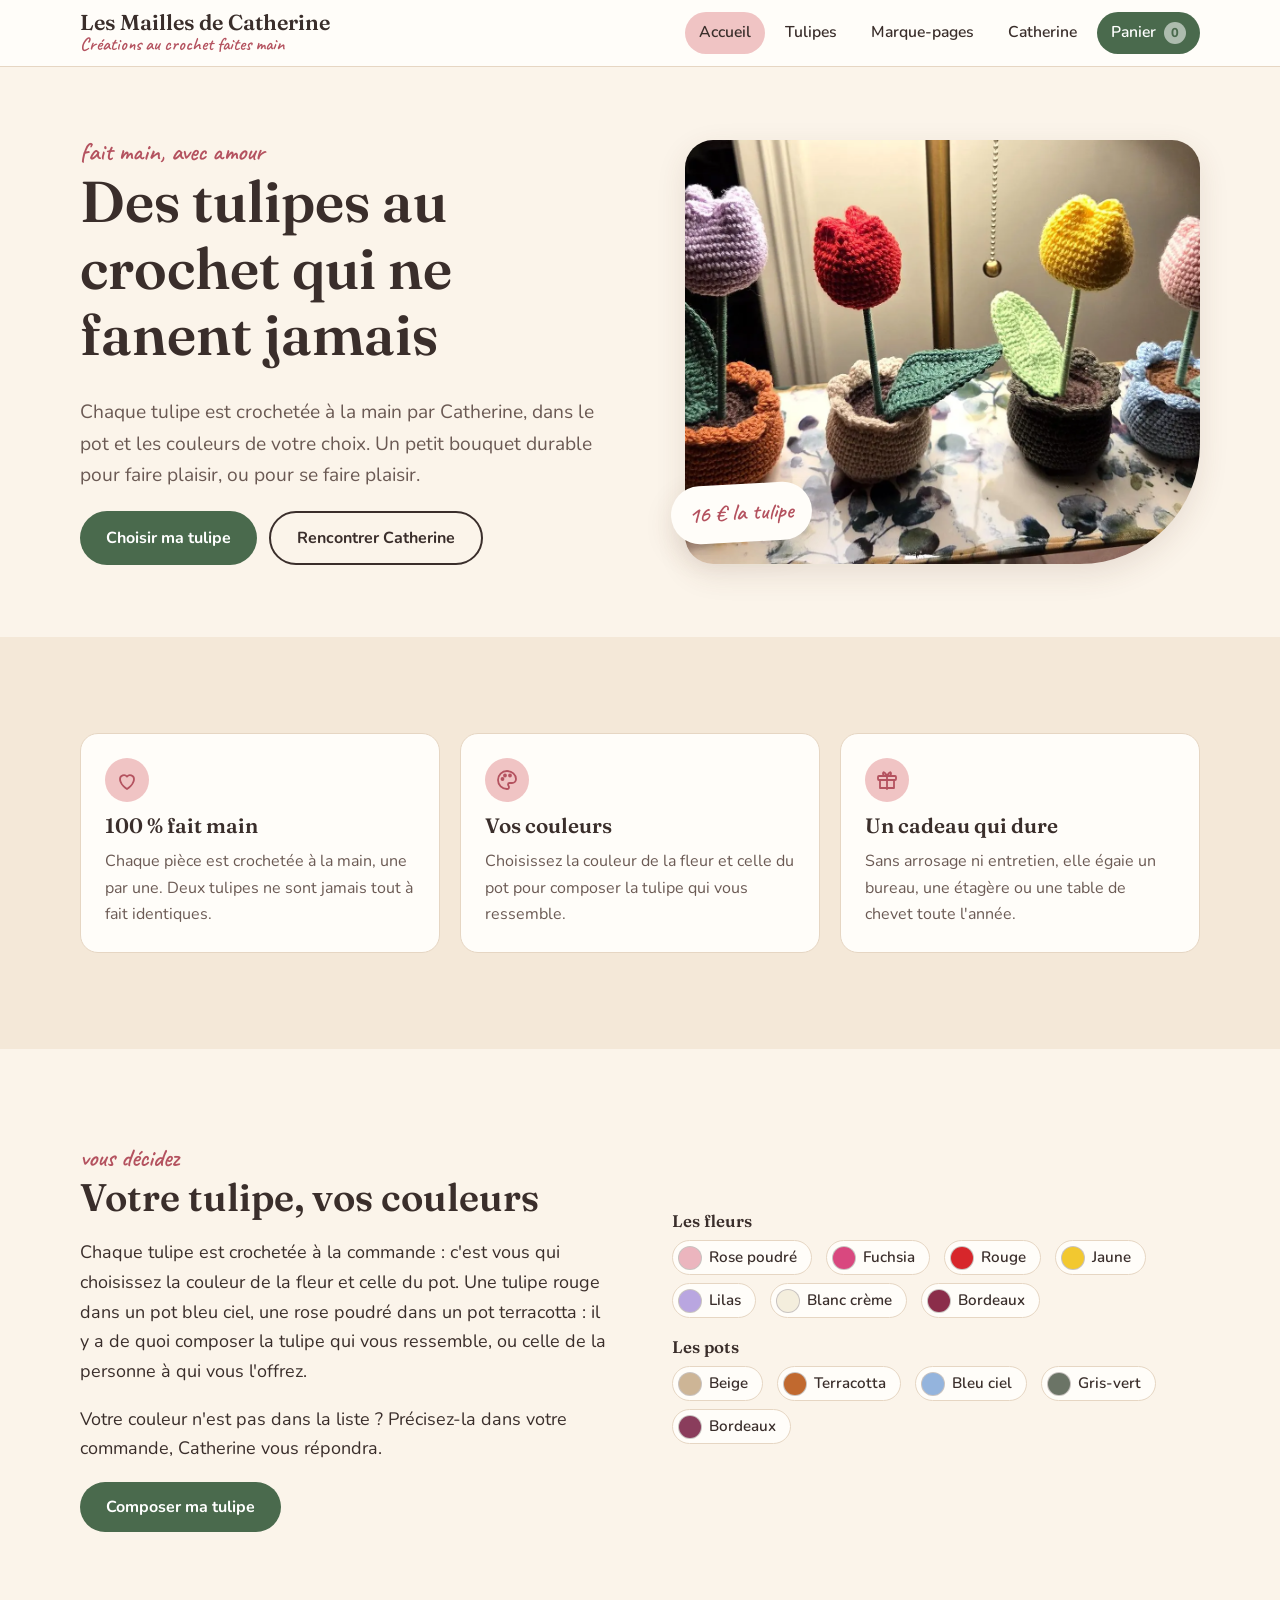
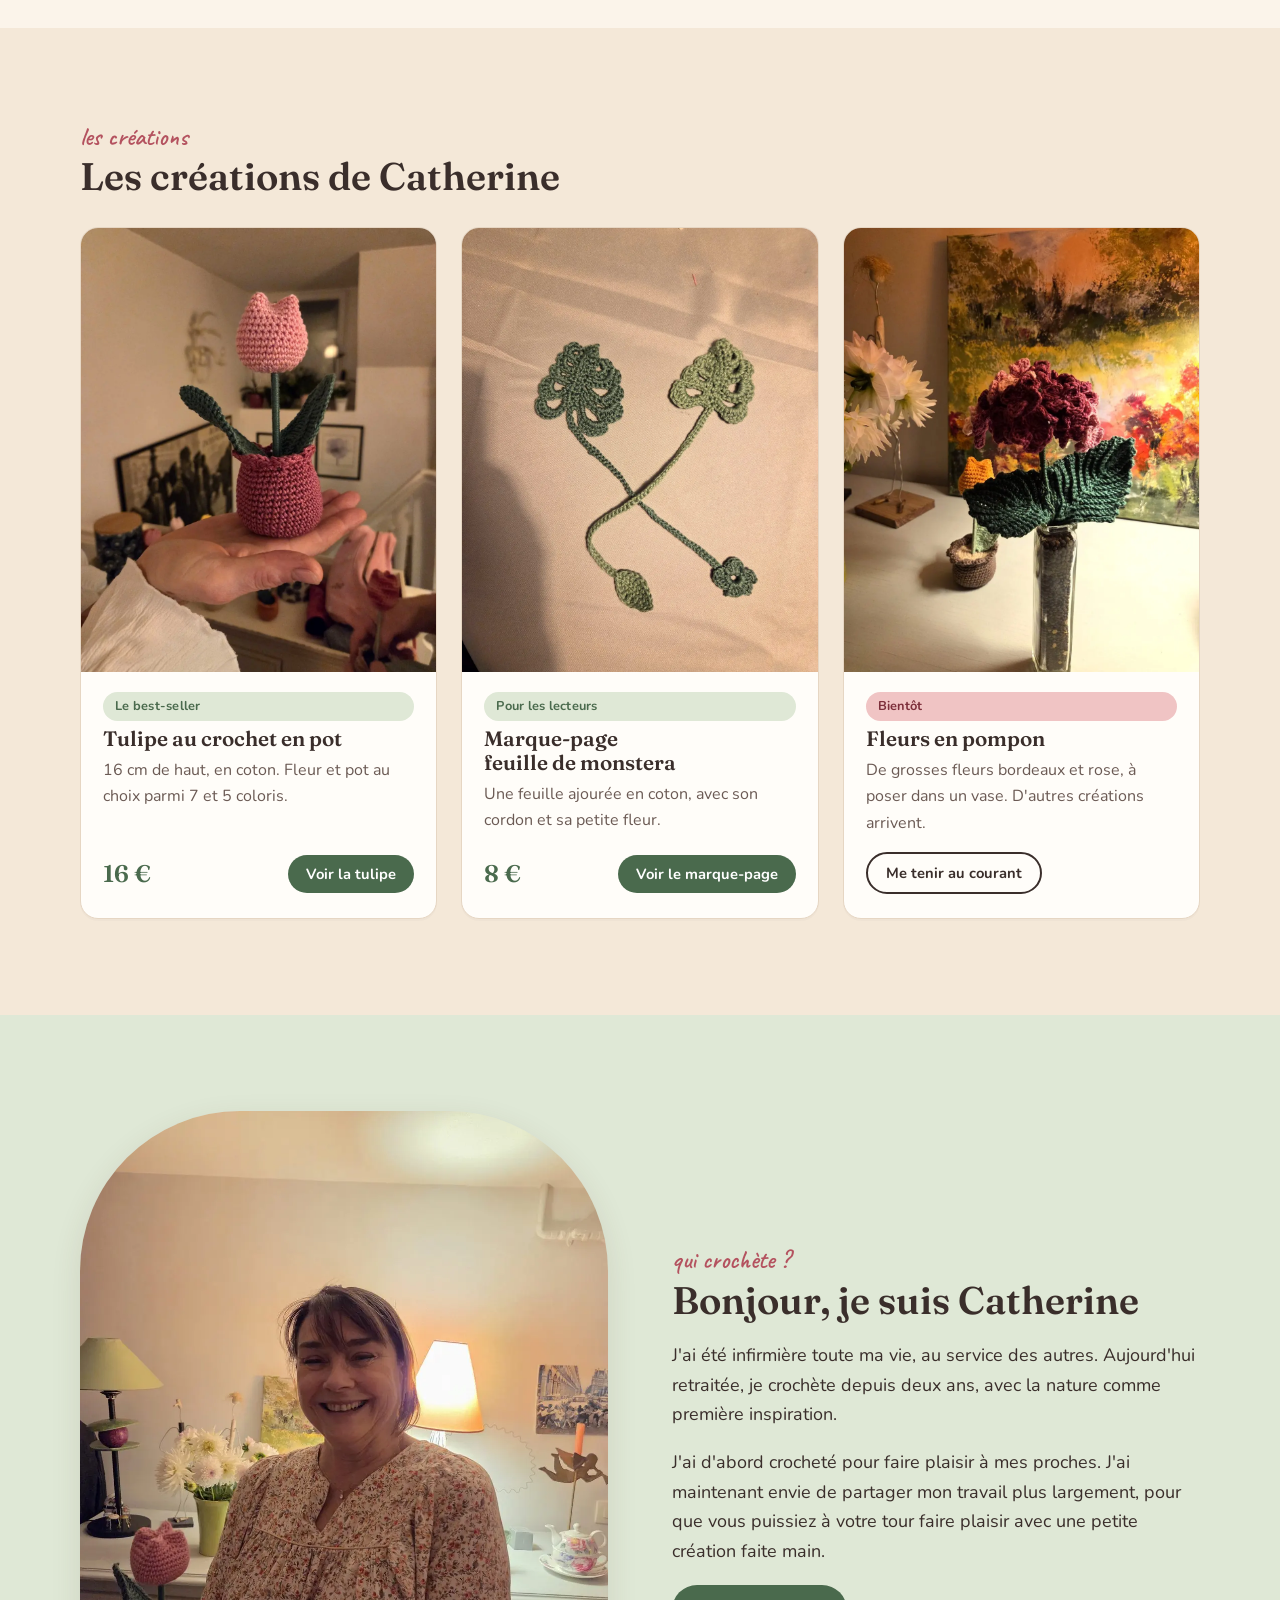
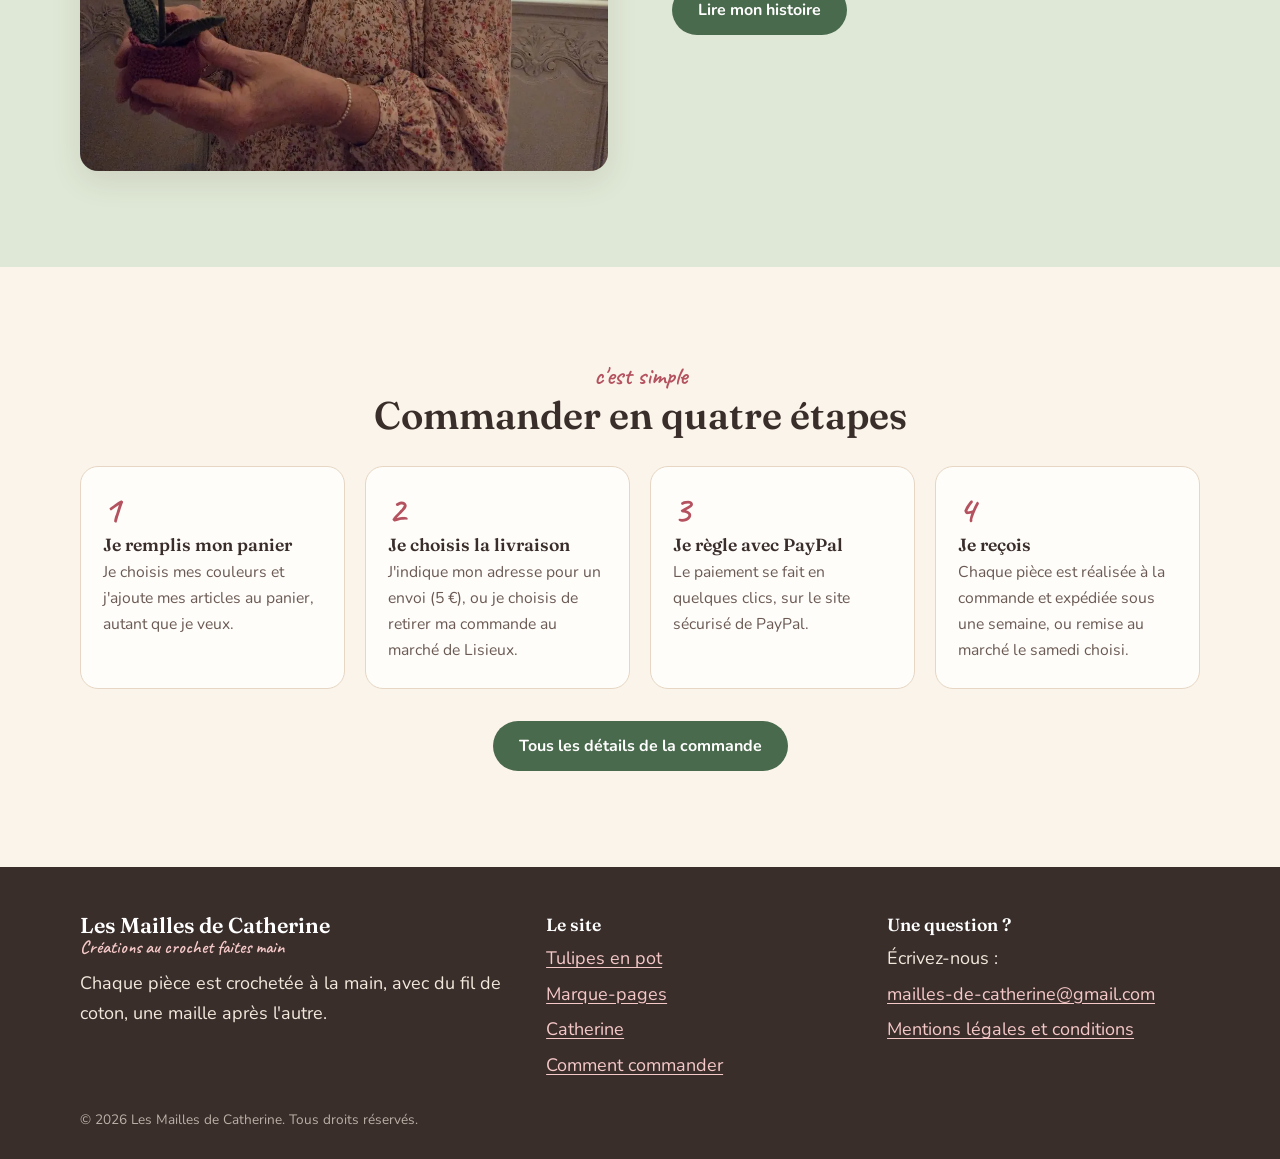
==== index.html @ ee0dc9ca "Ajout du site Les Mailles de Catherine (version en construction, non indexée) Co-Authored-By: Claude" ====
<!DOCTYPE html>
<html lang="fr">
<head>
<meta charset="utf-8">
<meta name="viewport" content="width=device-width, initial-scale=1">
<title>Les Mailles de Catherine : tulipes et marque-pages au crochet faits main</title>
<meta name="description" content="Tulipes en pot et marque-pages au crochet, faits main par Catherine. Choisissez vos couleurs, payez avec PayPal et recevez chez vous ou retirez au marché de Lisieux.">
<meta property="og:title" content="Les Mailles de Catherine : tulipes et marque-pages au crochet faits main">
<meta property="og:description" content="Tulipes en pot et marque-pages au crochet, faits main par Catherine. Choisissez vos couleurs, payez avec PayPal et recevez chez vous ou retirez au marché de Lisieux.">
<meta property="og:type" content="website">
<meta property="og:locale" content="fr_FR">
<meta property="og:image" content="https://www.lesmaillesdecatherine.fr/img/og/hero-tulipes.jpg">
<meta property="og:url" content="https://www.lesmaillesdecatherine.fr/">
<meta property="og:site_name" content="Les Mailles de Catherine">
<meta name="twitter:card" content="summary_large_image">

<meta name="robots" content="noindex, nofollow, noarchive">
<link rel="icon" href="favicon.svg" type="image/svg+xml">
<link rel="apple-touch-icon" href="apple-touch-icon.png">
<link rel="preload" href="fonts/nunito-latin-wght-normal.woff2" as="font" type="font/woff2" crossorigin>
<link rel="preload" href="fonts/fraunces-latin-opsz-normal.woff2" as="font" type="font/woff2" crossorigin>
<link rel="stylesheet" href="css/style.css">

</head>
<body>
<header class="entete"><div class="wrap">
<a class="logo" href="index.html" aria-label="Les Mailles de Catherine, accueil"><strong>Les Mailles de Catherine</strong><span>Créations au crochet faites main</span></a>
<div class="entete-actions"><a class="panier-mobile" href="panier.html" aria-label="Panier"><svg viewBox="0 0 24 24" aria-hidden="true"><path d="M5 8h14l-1.2 11.2a1.5 1.5 0 0 1-1.5 1.3H7.7a1.5 1.5 0 0 1-1.5-1.3L5 8z"/><path d="M9 8V6.5a3 3 0 0 1 6 0V8"/></svg><span class="compteur vide" aria-label="0 article dans le panier">0</span></a>
<button class="menu-bouton" id="menu-bouton" aria-expanded="false" aria-controls="nav">Menu</button></div>
<nav class="nav" id="nav" aria-label="Navigation principale"><a href="index.html" aria-current="page">Accueil</a><a href="tulipe.html">Tulipes</a><a href="marque-page.html">Marque-pages</a><a href="catherine.html">Catherine</a><a class="bouton-nav" href="panier.html">Panier <span class="compteur vide" aria-label="0 article dans le panier">0</span></a></nav>
</div></header>
<main>

<section class="hero"><div class="wrap">
<div>
<span class="main">fait main, avec amour</span>
<h1>Des tulipes au crochet qui ne fanent jamais</h1>
<p class="lead">Chaque tulipe est crochetée à la main par Catherine, dans le pot et les couleurs de votre choix. Un petit bouquet durable pour faire plaisir, ou pour se faire plaisir.</p>
<div class="rangee"><a class="bouton" href="tulipe.html">Choisir ma tulipe</a><a class="bouton clair" href="catherine.html">Rencontrer Catherine</a></div>
</div>
<figure><img src="img/hero-tulipes.webp" alt="Quatre tulipes au crochet en pot : lilas, rouge, jaune et rose, avec feuilles vertes et pots festonnés" width="1800" height="945"><span class="pastille"><span data-montant="16">16 €</span> la tulipe</span></figure>
</div></section>

<section class="section alt"><div class="wrap">
<div class="points">
<div class="point"><div class="pico"><svg viewBox="0 0 24 24"><path d="M12 21s-7-4.5-7-10a4 4 0 0 1 7-2.4A4 4 0 0 1 19 11c0 5.5-7 10-7 10z"/></svg></div><h3>100 % fait main</h3><p>Chaque pièce est crochetée à la main, une par une. Deux tulipes ne sont jamais tout à fait identiques.</p></div>
<div class="point"><div class="pico"><svg viewBox="0 0 24 24"><path d="M12 3a9 9 0 1 0 0 18c1.2 0 2-.8 2-1.8 0-1.2-1-1.6-1-2.7 0-.9.7-1.5 1.6-1.5H17a4 4 0 0 0 4-4C21 6.7 17 3 12 3z"/><circle cx="7.5" cy="11" r="1"/><circle cx="10" cy="7.5" r="1"/><circle cx="15" cy="7.5" r="1"/></svg></div><h3>Vos couleurs</h3><p>Choisissez la couleur de la fleur et celle du pot pour composer la tulipe qui vous ressemble.</p></div>
<div class="point"><div class="pico"><svg viewBox="0 0 24 24"><rect x="3" y="8" width="18" height="4" rx="1"/><path d="M12 8v13M5 12v8h14v-8M12 8c-2 0-4-1-4-2.5S9.5 3 12 8zM12 8c2 0 4-1 4-2.5S14.5 3 12 8z"/></svg></div><h3>Un cadeau qui dure</h3><p>Sans arrosage ni entretien, elle égaie un bureau, une étagère ou une table de chevet toute l'année.</p></div>
</div></div></section>

<section class="section"><div class="wrap duo">
<div><span class="main">vous décidez</span>
<h2>Votre tulipe, vos couleurs</h2>
<p>Chaque tulipe est crochetée à la commande : c'est vous qui choisissez la couleur de la fleur et celle du pot. Une tulipe rouge dans un pot bleu ciel, une rose poudré dans un pot terracotta : il y a de quoi composer la tulipe qui vous ressemble, ou celle de la personne à qui vous l'offrez.</p>
<p>Votre couleur n'est pas dans la liste ? Précisez-la dans votre commande, Catherine vous répondra.</p>
<a class="bouton" href="tulipe.html">Composer ma tulipe</a></div>
<div class="perso-vue"><h3>Les fleurs</h3><ul class="vue-couleurs"><li><span class="rond" style="background:#EBB5BE"></span>Rose poudré</li><li><span class="rond" style="background:#D9487F"></span>Fuchsia</li><li><span class="rond" style="background:#D7262B"></span>Rouge</li><li><span class="rond" style="background:#F2C830"></span>Jaune</li><li><span class="rond" style="background:#B9A6E0"></span>Lilas</li><li><span class="rond" style="background:#F4EEDD"></span>Blanc crème</li><li><span class="rond" style="background:#8B2D4A"></span>Bordeaux</li></ul>
<h3>Les pots</h3><ul class="vue-couleurs"><li><span class="rond" style="background:#CDB596"></span>Beige</li><li><span class="rond" style="background:#C1692F"></span>Terracotta</li><li><span class="rond" style="background:#94B4DD"></span>Bleu ciel</li><li><span class="rond" style="background:#6B7466"></span>Gris-vert</li><li><span class="rond" style="background:#8A3D5C"></span>Bordeaux</li></ul></div>
</div></section>

<section class="section alt"><div class="wrap">
<span class="main">les créations</span>
<h2>Les créations de Catherine</h2>
<div class="cartes">
<article class="carte"><a class="lien-image" href="tulipe.html"><img src="img/tulipe-en-main.webp" alt="Tulipe au crochet rose dans un pot bordeaux, tenue dans la main" loading="lazy"></a>
<div class="corps"><span class="etiquette">Le best-seller</span><h3>Tulipe au crochet en pot</h3><p>16 cm de haut, en coton. Fleur et pot au choix parmi 7 et 5 coloris.</p>
<div class="bas"><span class="prix" data-montant="16">16 €</span><a class="bouton petit" href="tulipe.html">Voir la tulipe</a></div></div></article>
<article class="carte"><a class="lien-image" href="marque-page.html"><img src="img/marque-pages.webp" alt="Deux marque-pages au crochet en forme de feuille de monstera, avec une petite feuille et une fleur au bout du cordon" loading="lazy"></a>
<div class="corps"><span class="etiquette">Pour les lecteurs</span><h3>Marque-page feuille de monstera</h3><p>Une feuille ajourée en coton, avec son cordon et sa petite fleur.</p>
<div class="bas"><span class="prix" data-montant="8">8 €</span><a class="bouton petit" href="marque-page.html">Voir le marque-page</a></div></div></article>
<article class="carte"><img src="img/pompon.webp" alt="Grosse fleur au crochet bordeaux et rose, avec deux larges feuilles vertes, dans un vase en verre" loading="lazy">
<div class="corps"><span class="etiquette rose">Bientôt</span><h3>Fleurs en pompon</h3><p>De grosses fleurs bordeaux et rose, à poser dans un vase. D'autres créations arrivent.</p>
<div class="bas"><a class="bouton petit clair" href="commander.html">Me tenir au courant</a></div></div></article>
</div></div></section>

<section class="section vert"><div class="wrap duo portrait">
<img src="img/catherine.webp" alt="Catherine sourit en tenant une tulipe au crochet rose dans un pot bordeaux" loading="lazy" width="1050" height="1400">
<div>
<span class="main">qui crochète ?</span>
<h2>Bonjour, je suis Catherine</h2>
<p>J'ai été infirmière toute ma vie, au service des autres. Aujourd'hui retraitée, je crochète depuis deux ans, avec la nature comme première inspiration.</p>
<p>J'ai d'abord crocheté pour faire plaisir à mes proches. J'ai maintenant envie de partager mon travail plus largement, pour que vous puissiez à votre tour faire plaisir avec une petite création faite main.</p>
<a class="bouton" href="catherine.html">Lire mon histoire</a>
</div></div></section>

<section class="section"><div class="wrap">
<div class="center"><span class="main">c'est simple</span><h2>Commander en quatre étapes</h2></div>
<div class="etapes">
<div class="etape"><h3>Je remplis mon panier</h3><p>Je choisis mes couleurs et j'ajoute mes articles au panier, autant que je veux.</p></div>
<div class="etape"><h3>Je choisis la livraison</h3><p>J'indique mon adresse pour un envoi (5 €), ou je choisis de retirer ma commande au marché de Lisieux.</p></div>
<div class="etape"><h3>Je règle avec PayPal</h3><p>Le paiement se fait en quelques clics, sur le site sécurisé de PayPal.</p></div>
<div class="etape"><h3>Je reçois</h3><p>Chaque pièce est réalisée à la commande et expédiée sous une semaine, ou remise au marché le samedi choisi.</p></div>
</div>
<div class="center" style="margin-top:32px"><a class="bouton" href="commander.html">Tous les détails de la commande</a></div>
</div></section>

</main>
<footer class="pied"><div class="wrap"><div class="grille">
<div><a class="logo" href="index.html"><strong>Les Mailles de Catherine</strong><span>Créations au crochet faites main</span></a>
<p style="margin-top:12px">Chaque pièce est crochetée à la main, avec du fil de coton, une maille après l'autre.</p></div>
<div><h3>Le site</h3><ul><li><a href="tulipe.html">Tulipes en pot</a></li><li><a href="marque-page.html">Marque-pages</a></li><li><a href="catherine.html">Catherine</a></li><li><a href="commander.html">Comment commander</a></li></ul></div>
<div><h3>Une question ?</h3><ul><li>Écrivez-nous :</li><li><a href="mailto:mailles-de-catherine@gmail.com">mailles-de-catherine@gmail.com</a></li><li><a href="mentions.html">Mentions légales et conditions</a></li></ul></div>
</div><small>© 2026 Les Mailles de Catherine. Tous droits réservés.</small></div></footer>
<script src="js/config.js"></script>
<script src="js/main.js"></script>

</body>
</html>
---- css/style.css ----
/* Les Mailles de Catherine
   Direction : cocon crème et rose poudré, vert feuille, touches terracotta.
   Mise en page : bandeau photo + texte, cartes produit, fiches en deux colonnes. */
:root {
  --creme: #fbf4ea;
  --creme-2: #f4e8d8;
  --rose: #f0c4c4;
  --rose-fonce: #b4525f;
  --vert: #4a6a4d;
  --vert-clair: #dfe8d6;
  --terracotta: #b9623a;
  --encre: #3a2e2b;
  --encre-douce: #6b5a54;
  --ligne: #e6d6c3;
  --blanc: #fffdf9;
  --police-titre: "Fraunces", "Georgia", serif;
  --police-texte: "Nunito", "Segoe UI", system-ui, sans-serif;
  --police-main: "Caveat", "Segoe Script", cursive;
  --rayon: 18px;
  --ombre: 0 10px 30px rgba(94, 60, 45, 0.12);
  color-scheme: light;
}

* { box-sizing: border-box; }
body {
  margin: 0;
  background: var(--creme);
  color: var(--encre);
  font-family: var(--police-texte);
  font-size: 18px;
  line-height: 1.65;
  -webkit-font-smoothing: antialiased;
}
img { max-width: 100%; height: auto; display: block; }
a { color: var(--rose-fonce); text-underline-offset: 3px; }
a:hover { color: var(--terracotta); }
:focus-visible { outline: 3px solid var(--terracotta); outline-offset: 3px; border-radius: 6px; }
h1, h2, h3 { font-family: var(--police-titre); font-weight: 600; line-height: 1.15; text-wrap: balance; margin: 0 0 .5em; color: var(--encre); }
h1 { font-size: clamp(2.2rem, 5vw, 3.6rem); }
h2 { font-size: clamp(1.7rem, 3.4vw, 2.4rem); }
h3 { font-size: 1.3rem; }
p { margin: 0 0 1em; max-width: 65ch; }
.main { font-family: var(--police-main); color: var(--rose-fonce); font-size: 1.6rem; line-height: 1; margin-bottom: .3rem; display: block; }

.wrap { width: min(1120px, 100% - 32px); margin-inline: auto; }
.section { padding: clamp(48px, 8vw, 96px) 0; }
.section.alt { background: var(--creme-2); }
.section.vert { background: var(--vert-clair); }
.center { text-align: center; }
.center p { margin-inline: auto; }

/* En-tête */
.entete { background: var(--blanc); border-bottom: 1px solid var(--ligne); position: sticky; top: 0; z-index: 20; }
.entete .wrap { display: flex; align-items: center; justify-content: space-between; gap: 16px; padding: 12px 0; }
.logo { text-decoration: none; color: var(--encre); display: flex; flex-direction: column; line-height: 1.05; }
.logo strong { font-family: var(--police-titre); font-size: 1.35rem; font-weight: 600; }
.logo span { font-family: var(--police-main); color: var(--rose-fonce); font-size: 1.15rem; }
.nav { display: flex; gap: 6px; align-items: center; }
.nav a { text-decoration: none; color: var(--encre); padding: 8px 14px; border-radius: 999px; font-weight: 600; font-size: .98rem; }
.nav a:hover, .nav a[aria-current="page"] { background: var(--rose); color: var(--encre); }
.nav a.bouton-nav { background: var(--vert); color: #fff; }
.nav a.bouton-nav:hover { background: var(--terracotta); color: #fff; }
.menu-bouton { display: none; background: none; border: 1px solid var(--ligne); border-radius: 10px; padding: 8px 12px; font: inherit; font-weight: 700; color: var(--encre); cursor: pointer; }

/* Boutons */
.bouton { display: inline-flex; align-items: center; justify-content: center; gap: 8px; background: var(--vert); color: #fff; text-decoration: none; padding: 14px 26px; border-radius: 999px; font: 700 1rem var(--police-texte); border: 0; cursor: pointer; transition: transform .15s, background .15s; }
.bouton:hover { background: var(--terracotta); color: #fff; transform: translateY(-2px); }
.bouton.clair { background: transparent; color: var(--encre); border: 2px solid var(--encre); }
.bouton.clair:hover { background: var(--encre); color: #fff; }
.bouton.petit { padding: 9px 18px; font-size: .92rem; }
.rangee { display: flex; flex-wrap: wrap; gap: 12px; margin-top: 8px; }

/* Bandeau d'accueil */
.hero { background: var(--creme); }
.hero .wrap { display: grid; grid-template-columns: 1.05fr 1fr; gap: clamp(24px, 5vw, 64px); align-items: center; padding: clamp(32px, 6vw, 72px) 0; }
.hero p.lead { font-size: 1.2rem; color: var(--encre-douce); }
.hero figure { margin: 0; position: relative; }
.hero img { border-radius: 28px 28px 120px 28px; box-shadow: var(--ombre); aspect-ratio: 4 / 3.3; object-fit: cover; width: 100%; }
.pastille { position: absolute; left: -14px; bottom: 22px; background: var(--blanc); border-radius: 999px; padding: 10px 18px; box-shadow: var(--ombre); font-family: var(--police-main); font-size: 1.45rem; color: var(--rose-fonce); transform: rotate(-3deg); }

/* Bandeau de réassurance */
.points { display: grid; grid-template-columns: repeat(3, 1fr); gap: 20px; }
.point { background: var(--blanc); border: 1px solid var(--ligne); border-radius: var(--rayon); padding: 24px; }
.point .pico { width: 44px; height: 44px; border-radius: 50%; background: var(--rose); display: grid; place-items: center; margin-bottom: 12px; }
.point .pico svg { width: 24px; height: 24px; stroke: var(--rose-fonce); fill: none; stroke-width: 1.8; stroke-linecap: round; stroke-linejoin: round; }
.point p { margin: 0; color: var(--encre-douce); font-size: 1rem; }

/* Cartes produit */
.cartes { display: grid; grid-template-columns: repeat(3, 1fr); gap: 24px; margin-top: 28px; }
.carte { background: var(--blanc); border: 1px solid var(--ligne); border-radius: var(--rayon); overflow: hidden; display: flex; flex-direction: column; box-shadow: 0 2px 0 rgba(0,0,0,.02); }
.carte a.lien-image { display: block; overflow: hidden; }
.carte img { width: 100%; aspect-ratio: 4 / 5; object-fit: cover; transition: transform .4s; }
.carte:hover img { transform: scale(1.04); }
.carte .corps { padding: 20px 22px 24px; display: flex; flex-direction: column; gap: 6px; flex: 1; }
.carte h3 { margin: 0; }
.carte p { margin: 0; color: var(--encre-douce); font-size: 1rem; }
.prix { font-family: var(--police-titre); font-size: 1.5rem; font-weight: 600; color: var(--vert); }
.carte .bas { margin-top: auto; display: flex; align-items: center; justify-content: space-between; padding-top: 10px; gap: 12px; flex-wrap: wrap; }
.etiquette { display: inline-block; background: var(--vert-clair); color: var(--vert); font-weight: 700; font-size: .8rem; padding: 4px 12px; border-radius: 999px; letter-spacing: .02em; }
.etiquette.rose { background: var(--rose); color: #7d2f3b; }

/* Deux colonnes texte + image */
.duo { display: grid; grid-template-columns: 1fr 1fr; gap: clamp(24px, 5vw, 64px); align-items: center; }
.duo.inverse > :first-child { order: 2; }
.duo img { border-radius: var(--rayon); box-shadow: var(--ombre); width: 100%; }
.portrait img { aspect-ratio: 4 / 5; object-fit: cover; border-radius: 160px 160px var(--rayon) var(--rayon); }

/* Étapes */
.etapes { display: grid; grid-template-columns: repeat(4, 1fr); gap: 20px; margin-top: 28px; counter-reset: etape; }
.etape { background: var(--blanc); border-radius: var(--rayon); padding: 24px 22px; border: 1px solid var(--ligne); position: relative; }
.etape::before { counter-increment: etape; content: counter(etape); font-family: var(--police-main); font-size: 2.4rem; color: var(--rose-fonce); display: block; line-height: 1; margin-bottom: 6px; }
.etape h3 { font-size: 1.1rem; margin-bottom: .3em; }
.etape p { margin: 0; font-size: .98rem; color: var(--encre-douce); }

/* Fiche produit */
.fil { font-size: .92rem; color: var(--encre-douce); padding: 20px 0 0; }
.fil a { color: var(--encre-douce); }
.fiche { display: grid; grid-template-columns: 1.05fr 1fr; gap: clamp(24px, 5vw, 64px); padding: 20px 0 clamp(40px, 7vw, 80px); align-items: start; }
.galerie .principale { border-radius: var(--rayon); overflow: hidden; box-shadow: var(--ombre); background: var(--blanc); }
.galerie .principale img { width: 100%; height: auto; max-height: 82vh; object-fit: contain; background: var(--blanc); }
.miniatures { display: grid; grid-template-columns: repeat(5, 1fr); gap: 10px; margin-top: 12px; }
.miniatures button { padding: 0; border: 2px solid transparent; border-radius: 12px; overflow: hidden; cursor: pointer; background: none; aspect-ratio: 1; }
.miniatures button[aria-pressed="true"] { border-color: var(--terracotta); }
.miniatures img { width: 100%; height: 100%; object-fit: cover; }
.fiche .infos { position: sticky; top: 92px; }
.fiche .prix { font-size: 2rem; display: block; margin: 4px 0 12px; }
.liste-detail { list-style: none; padding: 0; margin: 16px 0 20px; display: grid; gap: 8px; }
.liste-detail li { display: flex; gap: 10px; align-items: baseline; padding-bottom: 8px; border-bottom: 1px dashed var(--ligne); font-size: 1rem; }
.liste-detail b { min-width: 140px; color: var(--encre); }

/* Formulaire de commande */
.commande { background: var(--blanc); border: 1px solid var(--ligne); border-radius: var(--rayon); padding: 22px; margin-top: 20px; }
.commande h2 { font-size: 1.35rem; margin-bottom: .6em; }
fieldset { border: 0; padding: 0; margin: 0 0 16px; min-width: 0; }
legend { font-weight: 800; font-size: .95rem; padding: 0; margin-bottom: 8px; }
legend .choix { font-weight: 600; color: var(--rose-fonce); margin-left: 6px; }
.pastilles { display: flex; flex-wrap: wrap; gap: 10px; }
.pastilles input { position: absolute; opacity: 0; pointer-events: none; }
.pastilles label { cursor: pointer; display: grid; justify-items: center; gap: 4px; font-size: .78rem; font-weight: 600; color: var(--encre-douce); width: 64px; text-align: center; line-height: 1.2; }
.pastilles .rond { width: 40px; height: 40px; border-radius: 50%; border: 2px solid #fff; box-shadow: 0 0 0 1px rgba(58, 46, 43, .28); transition: box-shadow .15s, transform .15s; }
.pastilles label:hover .rond { transform: scale(1.08); }
.pastilles input:checked + .rond { box-shadow: 0 0 0 3px var(--terracotta); }
.pastilles input:focus-visible + .rond { outline: 3px solid var(--encre); outline-offset: 3px; }
.ligne-qte { display: flex; align-items: center; gap: 14px; flex-wrap: wrap; margin-bottom: 14px; }
.ligne-qte label { font-weight: 800; font-size: .95rem; }
.qte { display: inline-flex; border: 1px solid var(--ligne); border-radius: 999px; overflow: hidden; background: var(--creme); }
.qte button { width: 40px; border: 0; background: none; font-size: 1.3rem; cursor: pointer; color: var(--encre); }
.qte button:hover { background: var(--rose); }
.qte input { width: 48px; text-align: center; border: 0; background: transparent; font: 700 1.05rem var(--police-texte); color: var(--encre); }
.total { font-family: var(--police-titre); font-size: 1.3rem; margin-left: auto; }
.total small { font-family: var(--police-texte); font-size: .82rem; color: var(--encre-douce); font-weight: 600; display: block; text-align: right; }
.note { font-size: .92rem; color: var(--encre-douce); margin-top: 12px; }
.apercu { width: 100%; font: 500 .92rem/1.5 var(--police-texte); background: var(--creme); border: 1px solid var(--ligne); border-radius: 12px; padding: 12px; color: var(--encre); resize: vertical; min-height: 150px; margin: 6px 0 12px; }
.adresse { display: inline-block; background: var(--creme); border: 1px dashed var(--terracotta); padding: 4px 12px; border-radius: 8px; font-weight: 700; word-break: break-all; }
.retour-copie { color: var(--vert); font-weight: 700; font-size: .92rem; min-height: 1.5em; margin: 6px 0 0; }

/* Catherine */
.citation { font-family: var(--police-titre); font-style: italic; font-size: clamp(1.3rem, 2.6vw, 1.8rem); line-height: 1.4; max-width: 30ch; margin: 24px auto 0; color: var(--vert); text-align: center; }
.chat { display: grid; grid-template-columns: 150px 1fr; gap: 24px; align-items: center; background: var(--blanc); border: 1px solid var(--ligne); border-radius: var(--rayon); padding: 20px; margin-top: 32px; }
.chat img { border-radius: 50%; aspect-ratio: 1; object-fit: cover; width: 150px; }
.chat p { margin: 0; }

/* Pied de page */
.pied { background: var(--encre); color: #f3e8dc; padding: 48px 0 28px; margin-top: 0; }
.pied a { color: #f6c9c9; }
.pied .grille { display: grid; grid-template-columns: 1.4fr 1fr 1fr; gap: 28px; }
.pied h3 { color: #fff; font-size: 1.1rem; }
.pied ul { list-style: none; padding: 0; margin: 0; display: grid; gap: 6px; }
.pied small { display: block; margin-top: 28px; opacity: .7; font-size: .85rem; }
.pied .logo, .pied .logo strong { color: #fff; }
.pied .logo span { color: #f6c9c9; }

/* Pages de texte */
.texte { max-width: 760px; padding: 24px 0 72px; }
.texte h2 { margin-top: 1.6em; font-size: 1.5rem; }
.avertissement { background: #fff3d6; border: 1px solid #ecd28a; padding: 12px 16px; border-radius: 12px; font-size: .95rem; max-width: 65ch; }

@media (max-width: 900px) {
  .hero .wrap, .duo, .fiche { grid-template-columns: 1fr; }
  .duo.inverse > :first-child { order: 0; }
  .cartes, .points { grid-template-columns: 1fr; }
  .etapes { grid-template-columns: 1fr 1fr; }
  .fiche .infos { position: static; }
  .pied .grille { grid-template-columns: 1fr; }
  .pastille { left: 8px; }
}
@media (max-width: 760px) {
  body { font-size: 17px; }
  .menu-bouton { display: inline-block; }
  .nav { display: none; position: absolute; left: 0; right: 0; top: 100%; background: var(--blanc); flex-direction: column; align-items: stretch; padding: 12px 16px 18px; border-bottom: 1px solid var(--ligne); }
  .nav.ouvert { display: flex; }
  .nav a { padding: 12px 14px; }
  .etapes { grid-template-columns: 1fr; }
  .chat { grid-template-columns: 1fr; justify-items: center; text-align: center; }
  .liste-detail li { flex-direction: column; gap: 2px; }
  .miniatures { grid-template-columns: repeat(5, 1fr); gap: 6px; }
}
@media (prefers-reduced-motion: reduce) {
  * { transition: none !important; animation: none !important; }
}

/* Compteur du panier */
.compteur { display: inline-grid; place-items: center; min-width: 22px; height: 22px; padding: 0 6px; margin-left: 4px; border-radius: 999px; background: #fff; color: var(--vert); font-size: .8rem; font-weight: 800; line-height: 1; }
.compteur.vide { background: rgba(255, 255, 255, .55); }

/* Personnalisation */
.perso { background: var(--vert-clair); border-radius: 14px; padding: 14px 18px; margin: 0 0 16px; font-size: 1rem; line-height: 1.5; }
.perso-vue h3 { font-size: 1.05rem; margin: 0 0 .5em; }
.vue-couleurs { list-style: none; margin: 0 0 20px; padding: 0; display: flex; flex-wrap: wrap; gap: 8px 14px; }
.vue-couleurs li { display: inline-flex; align-items: center; gap: 8px; font-size: .95rem; font-weight: 600; background: var(--blanc); border: 1px solid var(--ligne); border-radius: 999px; padding: 4px 14px 4px 6px; }
.vue-couleurs .rond { width: 22px; height: 22px; border-radius: 50%; box-shadow: 0 0 0 1px rgba(58, 46, 43, .28); }
.retour-ajout { min-height: 1.5em; margin: 10px 0 0; color: var(--vert); font-weight: 700; }
.retour-ajout a { margin-left: 4px; }

/* Panier */
.panier-grille { display: grid; grid-template-columns: 1.5fr 1fr; gap: clamp(24px, 4vw, 48px); align-items: start; margin-top: 12px; }
.panier-grille[hidden], #panier-vide[hidden] { display: none; }
.lignes { list-style: none; margin: 0 0 20px; padding: 0; display: grid; gap: 14px; }
.ligne-panier { display: grid; grid-template-columns: 96px 1fr auto; gap: 16px; align-items: center; background: var(--blanc); border: 1px solid var(--ligne); border-radius: var(--rayon); padding: 14px; }
.ligne-panier img { width: 96px; height: 96px; object-fit: cover; border-radius: 12px; }
.ligne-corps h3 { font-size: 1.1rem; margin: 0 0 .2em; }
.ligne-corps p { margin: 0; color: var(--encre-douce); font-size: .95rem; }
.ligne-droite { display: grid; justify-items: end; gap: 8px; }
.ligne-total { font-family: var(--police-titre); font-size: 1.2rem; color: var(--vert); }
.lien-retirer { background: none; border: 0; padding: 4px 0; font: 700 .9rem var(--police-texte); color: var(--rose-fonce); text-decoration: underline; text-underline-offset: 3px; cursor: pointer; }
.lien-retirer:hover { color: var(--terracotta); }
.recap { background: var(--blanc); border: 1px solid var(--ligne); border-radius: var(--rayon); padding: 22px; position: sticky; top: 92px; }
.recap h2 { font-size: 1.35rem; }
.recap-lignes { margin: 0 0 16px; display: grid; gap: 8px; }
.recap-lignes div { display: flex; justify-content: space-between; gap: 16px; font-size: 1rem; }
.recap-lignes dt { color: var(--encre-douce); }
.recap-lignes dd { margin: 0; font-weight: 700; text-align: right; }
.recap-total { border-top: 1px solid var(--ligne); padding-top: 10px; font-size: 1.15rem; }
.recap-total dt { color: var(--encre); font-weight: 800; }
.recap-total dd { font-family: var(--police-titre); font-size: 1.4rem; color: var(--vert); }
@media (max-width: 900px) {
  .panier-grille { grid-template-columns: 1fr; }
  .recap { position: static; }
}
@media (max-width: 560px) {
  .ligne-panier { grid-template-columns: 72px 1fr; }
  .ligne-panier img { width: 72px; height: 72px; }
  .ligne-droite { grid-column: 1 / -1; grid-template-columns: auto 1fr auto; align-items: center; justify-items: stretch; }
  .ligne-droite .ligne-total { text-align: right; }
}

/* En-tête : panier visible sur mobile */
.entete-actions { display: none; align-items: center; gap: 8px; }
.panier-mobile { position: relative; display: inline-grid; place-items: center; width: 44px; height: 42px; border: 1px solid var(--ligne); border-radius: 10px; color: var(--encre); text-decoration: none; }
.panier-mobile svg { width: 24px; height: 24px; fill: none; stroke: currentColor; stroke-width: 1.8; stroke-linecap: round; stroke-linejoin: round; }
.panier-mobile .compteur { position: absolute; top: -8px; right: -8px; margin: 0; background: var(--vert); color: #fff; }
.panier-mobile .compteur.vide { background: var(--ligne); color: var(--encre-douce); }
.compteur.bump { animation: bump .55s ease-out; }
@keyframes bump { 0% { transform: scale(1); } 35% { transform: scale(1.6); } 100% { transform: scale(1); } }

/* Confirmation d'ajout au panier (sous l'en-tête) */
.ajout-layer { position: absolute; top: calc(100% + 10px); right: max(16px, calc((100vw - 1120px) / 2)); width: min(380px, calc(100vw - 32px)); background: var(--blanc); border: 1px solid var(--ligne); border-radius: 16px; box-shadow: 0 18px 40px rgba(94, 60, 45, .24); padding: 16px; z-index: 30; animation: descendre .3s ease-out; }
.ajout-layer::before { content: ""; position: absolute; top: -8px; right: 56px; width: 14px; height: 14px; background: var(--blanc); border-left: 1px solid var(--ligne); border-top: 1px solid var(--ligne); transform: rotate(45deg); }
@keyframes descendre { from { opacity: 0; transform: translateY(-12px); } to { opacity: 1; transform: none; } }
.ajout-tete { display: flex; align-items: center; gap: 10px; }
.ajout-tete strong { font-family: var(--police-titre); font-size: 1.1rem; }
.coche { width: 26px; height: 26px; border-radius: 50%; background: var(--vert); color: #fff; display: grid; place-items: center; font-weight: 800; font-size: .9rem; flex: none; }
.fermer { margin-left: auto; width: 32px; height: 32px; border: 0; border-radius: 50%; background: transparent; font-size: 1.5rem; line-height: 1; color: var(--encre-douce); cursor: pointer; }
.fermer:hover { background: var(--rose); color: var(--encre); }
.ajout-corps { display: flex; align-items: center; gap: 12px; margin: 12px 0 8px; }
.ajout-corps img { width: 58px; height: 58px; object-fit: cover; border-radius: 10px; flex: none; }
.ajout-corps p { margin: 0; }
.a-nom { font-weight: 800; font-size: .98rem; line-height: 1.3; }
.a-det { color: var(--encre-douce); font-size: .88rem; line-height: 1.35; }
.a-total { margin: 0 0 12px; font-size: .92rem; color: var(--encre-douce); padding-top: 8px; border-top: 1px dashed var(--ligne); }
.a-total strong { color: var(--vert); }
.a-actions { display: flex; gap: 8px; flex-wrap: wrap; }
.a-actions .bouton { flex: 1 1 auto; }

/* Aperçu visuel des couleurs */
.apercu-visuel { --fond-apercu: var(--creme-2); background: var(--fond-apercu); border-radius: 16px; padding: 14px 14px 12px; margin: 0 0 18px; display: grid; justify-items: center; gap: 6px; text-align: center; }
.apercu-visuel .svg-apercu { max-width: 100%; height: auto; filter: drop-shadow(0 6px 8px rgba(94, 60, 45, .12)); }
.apercu-legende { margin: 4px 0 0; font-weight: 800; font-size: 1rem; }
.apercu-note { margin: 0; font-size: .78rem; color: var(--encre-douce); line-height: 1.4; max-width: 36ch; }
.c-fleur { fill: var(--c-fleur, #ebb5be); transition: fill .3s; }
.c-pot { fill: var(--c-pot, #cdb596); transition: fill .3s; }
.c-pot-bord circle { fill: color-mix(in srgb, var(--c-pot, #cdb596) 86%, #fff); transition: fill .3s; }
.c-couleur { fill: var(--c-couleur, #93b58d); transition: fill .3s; }
.c-cordon { stroke: var(--c-couleur, #93b58d); transition: stroke .3s; }
.fente path { fill: var(--fond-apercu); }

@media (max-width: 760px) {
  .entete-actions { display: flex; }
  .nav .bouton-nav { display: none; }
  .ajout-layer { left: 16px; right: 16px; width: auto; }
  .ajout-layer::before { right: 74px; }
}
@media (max-width: 760px) {
  .logo strong { font-size: 1.1rem; }
  .logo span { font-size: 1rem; }
}

/* Prix barrés (code promo) */
.sr { position: absolute; width: 1px; height: 1px; padding: 0; margin: -1px; overflow: hidden; clip: rect(0, 0, 0, 0); white-space: nowrap; border: 0; }
.avant { color: var(--encre-douce); text-decoration: line-through; text-decoration-thickness: 2px; text-decoration-color: var(--rose-fonce); font-weight: 600; font-size: .78em; margin-right: .1em; }
.apres { color: var(--rose-fonce); font-weight: 800; }
.total .avant { font-size: .75em; }
.bandeau-promo { background: var(--rose); color: var(--encre); }
.bandeau-promo .wrap { text-align: center; padding: 9px 0; font-size: .95rem; font-weight: 600; line-height: 1.4; }
.bandeau-promo a { color: var(--encre); }

/* Zone code promo dans le panier */
.promo { margin: 0 0 18px; padding: 14px; background: var(--creme); border: 1px dashed var(--terracotta); border-radius: 14px; }
.promo label { display: block; font-weight: 800; font-size: .95rem; margin-bottom: 6px; }
.promo-champ { display: flex; gap: 8px; }
.promo-champ input { flex: 1; min-width: 0; border: 1px solid var(--ligne); border-radius: 999px; padding: 10px 16px; font: 700 1rem var(--police-texte); letter-spacing: .06em; text-transform: uppercase; background: var(--blanc); color: var(--encre); }
.promo-champ input::placeholder { text-transform: none; letter-spacing: 0; font-weight: 500; color: var(--encre-douce); }
.promo-retour { margin: 8px 0 0; min-height: 1.4em; font-weight: 700; font-size: .92rem; }
.promo-retour.succes { color: var(--vert); }
.promo-retour.erreur { color: #a3342f; }
.recap-lignes div[hidden] { display: none; }
.recap-remise dd { color: var(--rose-fonce); }

/* Astuce Millie */
.chat .astuce { margin-top: 12px; background: var(--rose); border-radius: 12px; padding: 10px 14px; font-size: .98rem; line-height: 1.5; }
.chat .astuce a { color: var(--encre); font-weight: 700; }

/* Panier : éviter tout débordement sur mobile avec les prix barrés */
.panier-grille > *, .lignes, .ligne-panier, .ligne-corps { min-width: 0; }
@media (max-width: 900px) { .panier-grille { grid-template-columns: minmax(0, 1fr); } }
@media (max-width: 560px) {
  .ligne-panier { grid-template-columns: 72px minmax(0, 1fr); }
  .ligne-droite { grid-template-columns: auto minmax(0, 1fr) auto; gap: 10px; }
  .ligne-droite .ligne-total { text-align: right; font-size: 1.05rem; }
  .ligne-unit .avant { font-size: .85em; }
}

/* ---------- Aperçu photo de la tulipe ---------- */
.apercu-visuel .apercu-photo { height: clamp(260px, 42vw, 380px); width: auto; max-width: 100%; object-fit: contain; filter: drop-shadow(0 8px 10px rgba(94, 60, 45, .16)); }

/* ---------- Tunnel de commande ---------- */
.etapes-tunnel { list-style: none; display: flex; gap: 8px; padding: 0; margin: 0 0 22px; flex-wrap: wrap; }
.etapes-tunnel li { display: flex; align-items: center; gap: 8px; color: var(--encre-douce); font-weight: 700; font-size: .95rem; }
.etapes-tunnel li + li::before { content: ""; width: 22px; height: 2px; background: var(--ligne); margin-right: 4px; }
.etapes-tunnel .num { width: 28px; height: 28px; border-radius: 50%; display: grid; place-items: center; background: var(--creme-2); border: 1px solid var(--ligne); font-size: .9rem; }
.etapes-tunnel .fait .num { background: var(--vert); color: #fff; border-color: var(--vert); }
.etapes-tunnel [aria-current="step"] { color: var(--encre); }
.etapes-tunnel [aria-current="step"] .num { background: var(--rose-fonce); color: #fff; border-color: var(--rose-fonce); }
@media (max-width: 560px) { .etapes-tunnel li:not([aria-current="step"]) .nom { display: none; } .etapes-tunnel li + li::before { width: 12px; } }

.modes { display: grid; gap: 12px; margin-bottom: 20px; }
.modes legend { font-weight: 800; margin-bottom: 10px; padding: 0; }
.mode { display: block; cursor: pointer; }
.mode input { position: absolute; opacity: 0; pointer-events: none; }
.mode-carte { display: grid; gap: 2px; padding: 14px 18px; background: var(--blanc); border: 2px solid var(--ligne); border-radius: var(--rayon); }
.mode-carte span { color: var(--encre-douce); font-size: .95rem; }
.mode.actif .mode-carte { border-color: var(--rose-fonce); background: #fff7f6; }
.mode input:focus-visible + .mode-carte { outline: 3px solid var(--terracotta); outline-offset: 3px; }

#form-livraison fieldset { margin-bottom: 20px; }
#form-livraison legend { font-weight: 800; font-size: 1.1rem; margin-bottom: 10px; padding: 0; }
#form-livraison [hidden] { display: none; }
.champ { margin-bottom: 14px; min-width: 0; }
.champ label { display: block; font-weight: 700; margin-bottom: 4px; }
.champ .facultatif { font-weight: 500; color: var(--encre-douce); }
.champ input, .champ select { width: 100%; border: 1px solid #cdbfae; border-radius: 12px; padding: 11px 14px; font: 500 1rem var(--police-texte); background: var(--blanc); color: var(--encre); }
.champ input[aria-invalid="true"], .champ select[aria-invalid="true"] { border-color: #b3261e; background: #fff6f5; }
.erreur { margin: 4px 0 0; color: #b3261e; font-size: .9rem; font-weight: 700; min-height: 0; }
.erreur:empty { display: none; }
.duo-champs { display: grid; grid-template-columns: 1fr 1fr; gap: 14px; }
@media (max-width: 560px) { .duo-champs { grid-template-columns: minmax(0, 1fr); gap: 0; } }

.recap-articles { list-style: none; padding: 0; margin: 0 0 14px; display: grid; gap: 10px; }
.recap-articles li { display: flex; justify-content: space-between; gap: 12px; font-size: .98rem; }
.recap-articles .ra-nom { display: grid; min-width: 0; }
.recap-articles small { color: var(--encre-douce); font-size: .85rem; }
.recap-articles .ra-prix { font-weight: 700; white-space: nowrap; }

.carte-info { background: var(--blanc); border: 1px solid var(--ligne); border-radius: var(--rayon); padding: 20px 22px; margin-bottom: 18px; position: relative; }
.carte-info h2 { font-size: 1.3rem; }
.carte-info p { margin: 0 0 6px; }
.carte-info .modifier { position: absolute; top: 18px; right: 20px; font-weight: 700; }
.ref { background: var(--creme-2); border-radius: 12px; padding: 10px 14px; display: inline-block; }
.consignes { padding-left: 1.2em; margin: 12px 0 18px; display: grid; gap: 6px; }
.bouton.paypal { width: 100%; background: #ffc439; color: #1a1a1a; border-color: #ffc439; }
.bouton.paypal:hover { background: #f2b52a; }
.confirmation { max-width: 720px; }
.confirmation .carte-info { margin-top: 18px; }
@media (max-width: 900px) { .recap { position: static; } }

/* ---------- Polices hébergées sur le site ---------- */
@font-face { font-family: "Fraunces"; font-style: normal; font-weight: 100 900; font-display: swap; src: url("../fonts/fraunces-latin-opsz-normal.woff2") format("woff2"); }
@font-face { font-family: "Fraunces"; font-style: italic; font-weight: 100 900; font-display: swap; src: url("../fonts/fraunces-latin-opsz-italic.woff2") format("woff2"); }
@font-face { font-family: "Nunito"; font-style: normal; font-weight: 200 1000; font-display: swap; src: url("../fonts/nunito-latin-wght-normal.woff2") format("woff2"); }
@font-face { font-family: "Caveat"; font-style: normal; font-weight: 600; font-display: swap; src: url("../fonts/caveat-latin-600-normal.woff2") format("woff2"); }
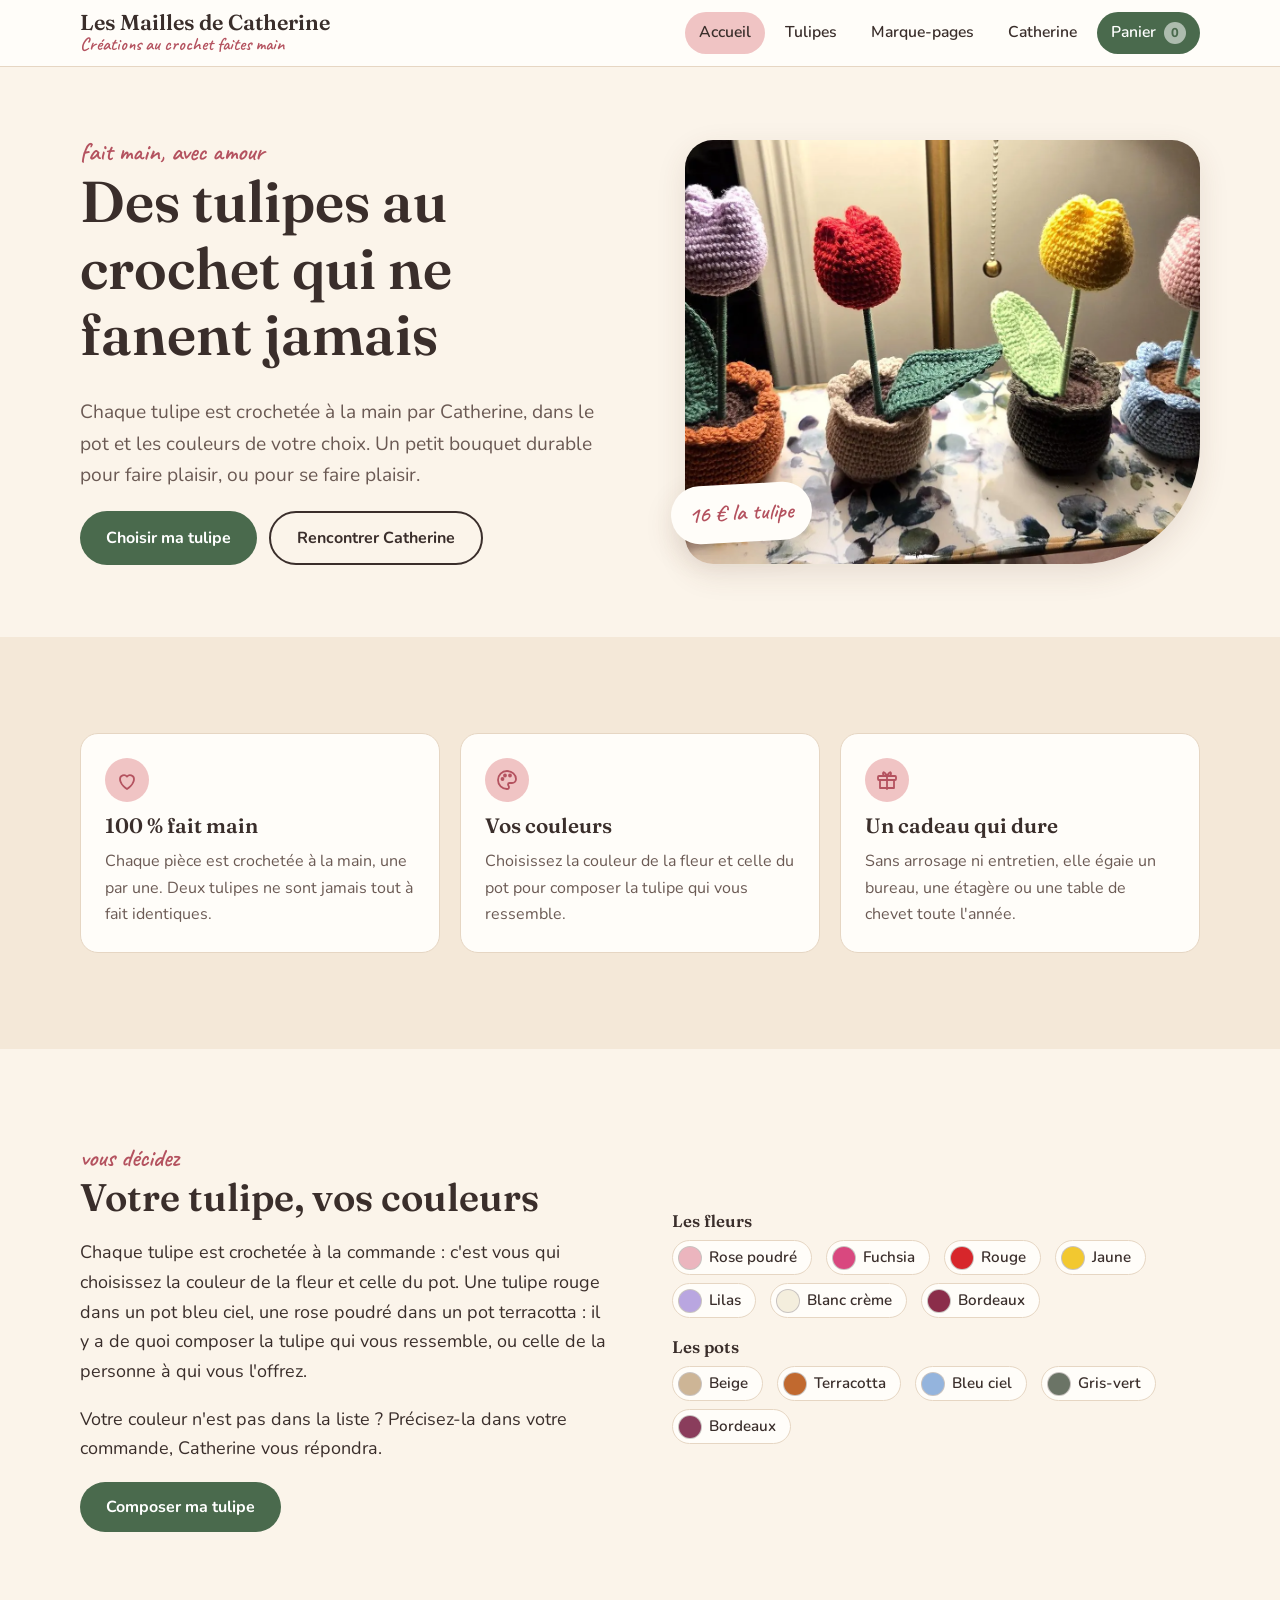
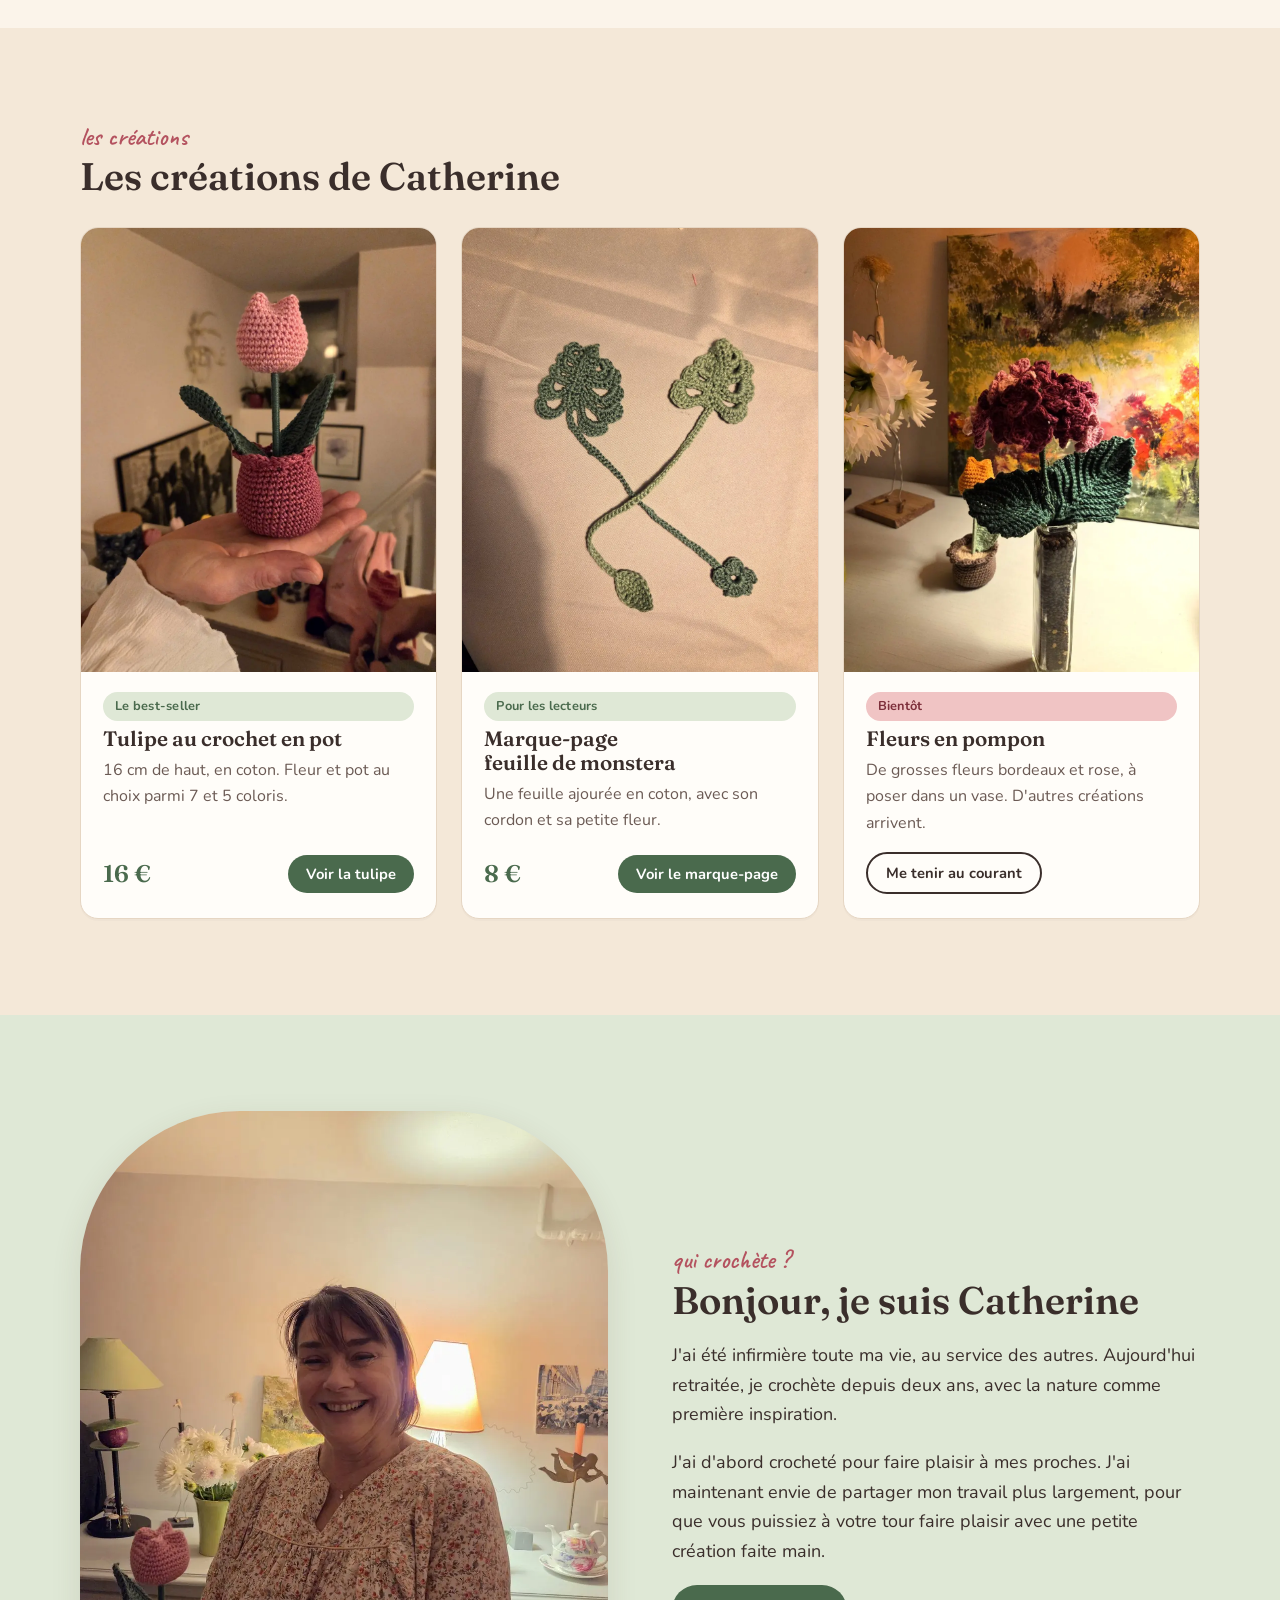
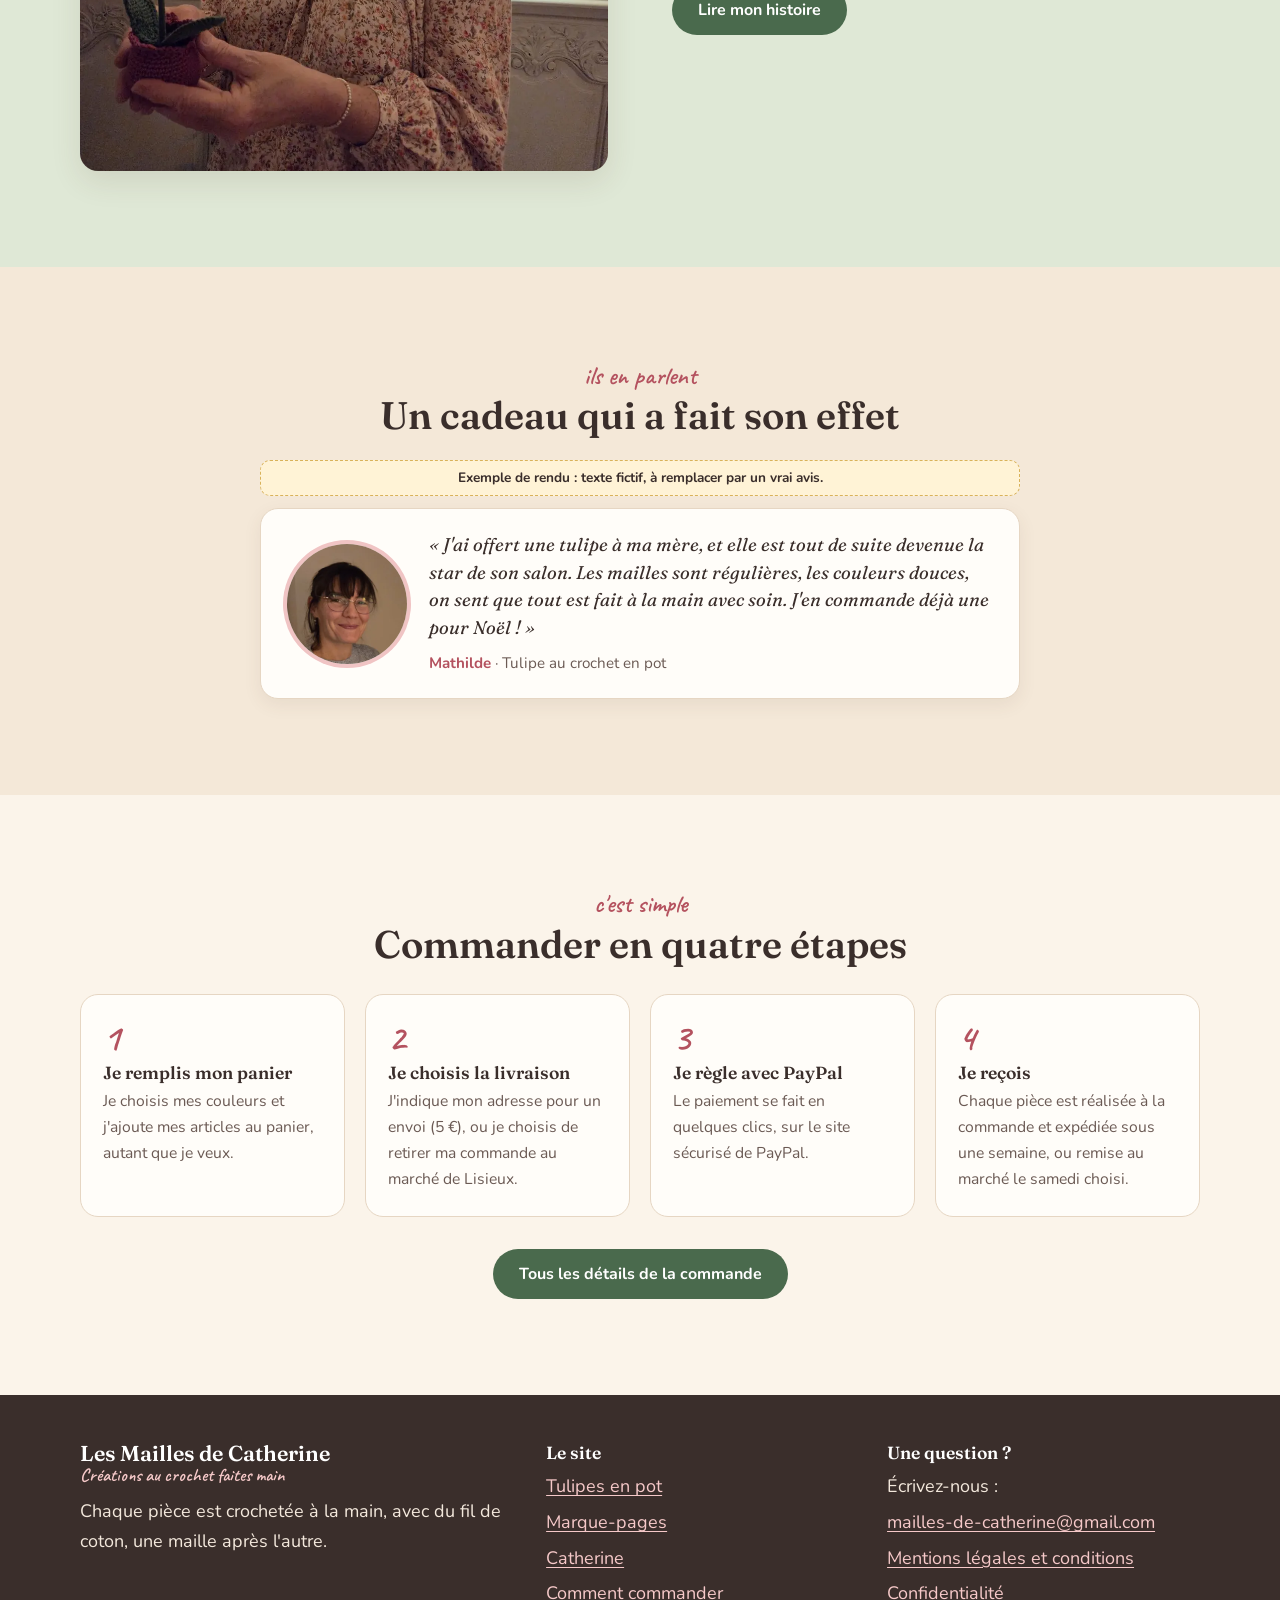
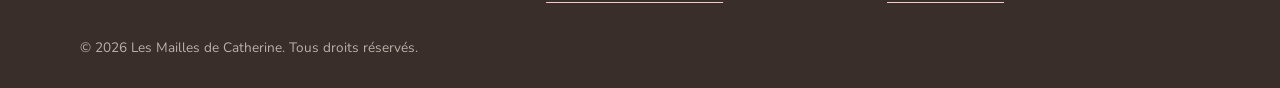
==== commit 98a2619f: "Case d'acceptation, confidentialité, zone d'avis d'exemple, photo de Millie, aperçu tulipe sans lise" ====
--- a/index.html
+++ b/index.html
@@ -83,6 +83,8 @@
 <a class="bouton" href="catherine.html">Lire mon histoire</a>
 </div></div></section>
 
+<section class="section avis-section"><div class="wrap"><div class="center"><span class="main">ils en parlent</span><h2>Un cadeau qui a fait son effet</h2></div><div class="avis-zone"><p class="avis-exemple">Exemple de rendu : texte fictif, à remplacer par un vrai avis.</p><div class="avis"><img class="avis-photo" src="img/avis-mathilde.webp" alt="Portrait de Mathilde" loading="lazy" width="320" height="320"><figure><blockquote><p>« J'ai offert une tulipe à ma mère, et elle est tout de suite devenue la star de son salon. Les mailles sont régulières, les couleurs douces, on sent que tout est fait à la main avec soin. J'en commande déjà une pour Noël ! »</p></blockquote><figcaption><strong>Mathilde</strong> · Tulipe au crochet en pot</figcaption></figure></div></div></div></section>
+
 <section class="section"><div class="wrap">
 <div class="center"><span class="main">c'est simple</span><h2>Commander en quatre étapes</h2></div>
 <div class="etapes">
@@ -99,7 +101,7 @@
 <div><a class="logo" href="index.html"><strong>Les Mailles de Catherine</strong><span>Créations au crochet faites main</span></a>
 <p style="margin-top:12px">Chaque pièce est crochetée à la main, avec du fil de coton, une maille après l'autre.</p></div>
 <div><h3>Le site</h3><ul><li><a href="tulipe.html">Tulipes en pot</a></li><li><a href="marque-page.html">Marque-pages</a></li><li><a href="catherine.html">Catherine</a></li><li><a href="commander.html">Comment commander</a></li></ul></div>
-<div><h3>Une question ?</h3><ul><li>Écrivez-nous :</li><li><a href="mailto:mailles-de-catherine@gmail.com">mailles-de-catherine@gmail.com</a></li><li><a href="mentions.html">Mentions légales et conditions</a></li></ul></div>
+<div><h3>Une question ?</h3><ul><li>Écrivez-nous :</li><li><a href="mailto:mailles-de-catherine@gmail.com">mailles-de-catherine@gmail.com</a></li><li><a href="mentions.html">Mentions légales et conditions</a></li><li><a href="confidentialite.html">Confidentialité</a></li></ul></div>
 </div><small>© 2026 Les Mailles de Catherine. Tous droits réservés.</small></div></footer>
 <script src="js/config.js"></script>
 <script src="js/main.js"></script>
--- a/css/style.css
+++ b/css/style.css
@@ -157,7 +157,7 @@
 /* Catherine */
 .citation { font-family: var(--police-titre); font-style: italic; font-size: clamp(1.3rem, 2.6vw, 1.8rem); line-height: 1.4; max-width: 30ch; margin: 24px auto 0; color: var(--vert); text-align: center; }
 .chat { display: grid; grid-template-columns: 150px 1fr; gap: 24px; align-items: center; background: var(--blanc); border: 1px solid var(--ligne); border-radius: var(--rayon); padding: 20px; margin-top: 32px; }
-.chat img { border-radius: 50%; aspect-ratio: 1; object-fit: cover; width: 150px; }
+.chat img { border-radius: 18px; aspect-ratio: 640 / 993; object-fit: cover; width: 150px; height: auto; box-shadow: 0 6px 14px rgba(94, 60, 45, .15); }
 .chat p { margin: 0; }
 
 /* Pied de page */
@@ -192,6 +192,7 @@
   .nav a { padding: 12px 14px; }
   .etapes { grid-template-columns: 1fr; }
   .chat { grid-template-columns: 1fr; justify-items: center; text-align: center; }
+  .chat img { width: min(230px, 62vw); }
   .liste-detail li { flex-direction: column; gap: 2px; }
   .miniatures { grid-template-columns: repeat(5, 1fr); gap: 6px; }
 }
@@ -388,3 +389,27 @@
 @font-face { font-family: "Fraunces"; font-style: italic; font-weight: 100 900; font-display: swap; src: url("../fonts/fraunces-latin-opsz-italic.woff2") format("woff2"); }
 @font-face { font-family: "Nunito"; font-style: normal; font-weight: 200 1000; font-display: swap; src: url("../fonts/nunito-latin-wght-normal.woff2") format("woff2"); }
 @font-face { font-family: "Caveat"; font-style: normal; font-weight: 600; font-display: swap; src: url("../fonts/caveat-latin-600-normal.woff2") format("woff2"); }
+
+/* ---------- Accord aux conditions ---------- */
+.accord { margin: 14px 0 6px; }
+.case { display: flex; gap: 12px; align-items: flex-start; cursor: pointer; line-height: 1.45; }
+.case input { width: 22px; height: 22px; margin-top: 2px; flex: none; accent-color: var(--vert); }
+.case input[aria-invalid="true"] { outline: 2px solid #b3261e; outline-offset: 2px; }
+body[data-page="paiement"]:not(.accord-ok) .bouton.paypal { opacity: .6; }
+
+/* ---------- Avis clients ---------- */
+.avis-section { background: var(--creme-2); }
+.avis-zone { max-width: 760px; margin: 22px auto 0; }
+.avis { display: grid; grid-template-columns: 120px 1fr; gap: 22px; align-items: center; background: var(--blanc); border: 1px solid var(--ligne); border-radius: var(--rayon); padding: 22px 26px; box-shadow: 0 6px 18px rgba(94, 60, 45, .08); }
+.avis-photo { width: 120px; height: 120px; border-radius: 50%; object-fit: cover; box-shadow: 0 0 0 4px var(--rose); }
+.avis figure { margin: 0; }
+.avis blockquote { margin: 0 0 10px; font-family: var(--police-titre); font-style: italic; font-size: 1.15rem; line-height: 1.5; }
+.avis blockquote p { margin: 0; }
+.avis figcaption { color: var(--encre-douce); font-size: .95rem; }
+.avis figcaption strong { color: var(--rose-fonce); }
+.avis-exemple { max-width: none; background: #fff3d6; border: 1px dashed #d9b25a; border-radius: 10px; padding: 6px 12px; font-size: .85rem; font-weight: 700; margin: 0 0 12px; text-align: center; }
+.avis-zone.compact { margin: 18px 0; }
+.avis.compact { grid-template-columns: 64px 1fr; gap: 14px; padding: 14px 16px; box-shadow: none; }
+.avis.compact .avis-photo { width: 64px; height: 64px; box-shadow: 0 0 0 3px var(--rose); }
+.avis.compact blockquote { font-size: .98rem; margin-bottom: 4px; }
+@media (max-width: 560px) { .avis { grid-template-columns: minmax(0, 1fr); justify-items: center; text-align: center; } .avis.compact { grid-template-columns: 56px 1fr; text-align: left; justify-items: stretch; } }
